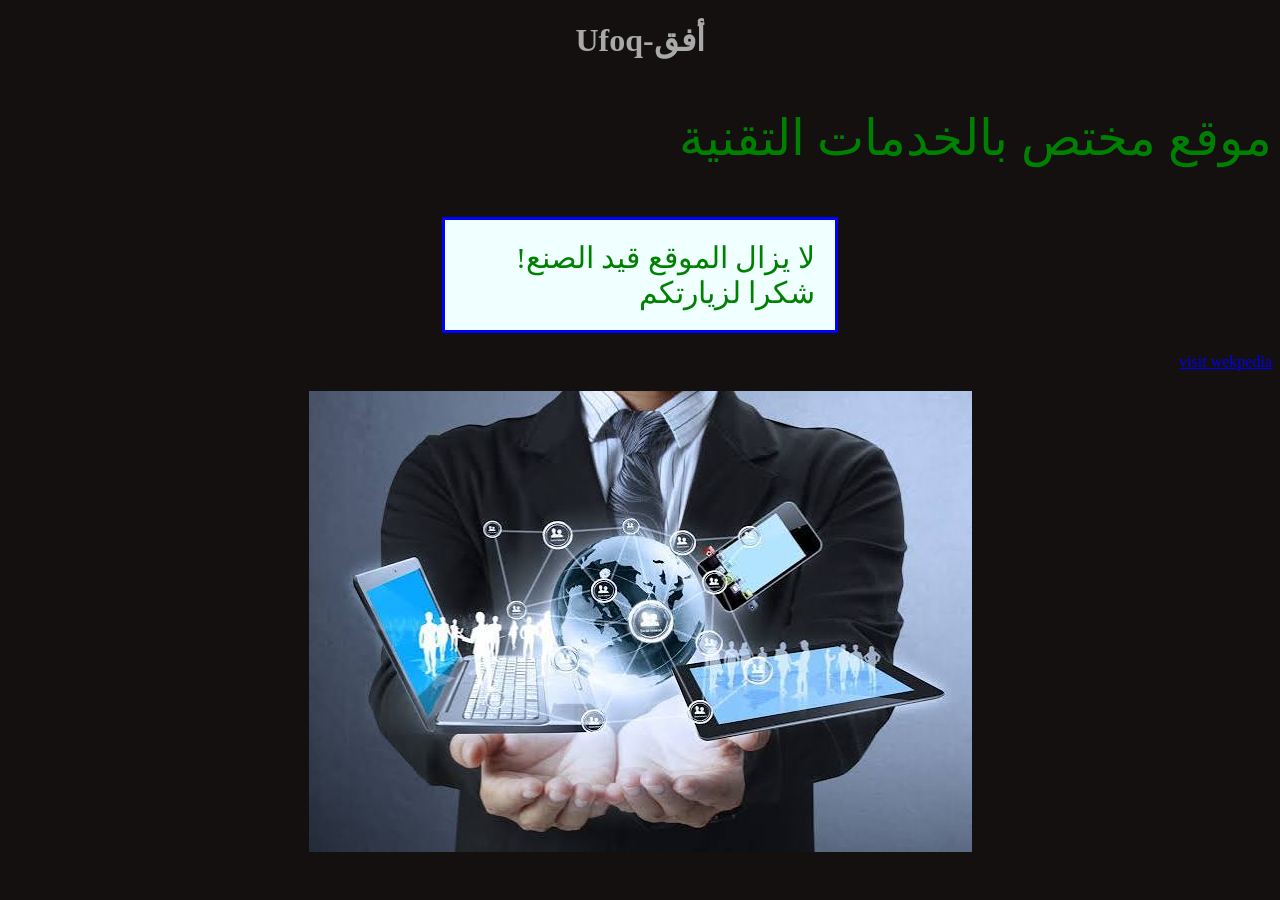
==== index.html @ e1a16f0a "Rename بيبو.html to index.html" ====
<!DOCTYPE html>
<html lang="ar" dir="rtl">
<head> 
  <meta charset="UTF-8">
  <meta name="viewport" content="width=device-width, initial-scale=1.0">
<title>أفق</title>
<style>
  body {
    background-color: rgb(21, 16, 16);
  }
  h1 {color: darkgray;
  text-align: center;}
  p {color: green;
  font-size: 50px;}
</style>
</head>
<body>
<h1>أفق-Ufoq</h1>
<p>موقع مختص بالخدمات التقنية </p>
<p style="border: 3px solid blue;padding: 20px; width: 350px; background-color: azure; font-size: 30px; margin: 20px auto;">لا يزال الموقع قيد الصنع! شكرا لزيارتكم </p>
<a href="https://en.wikipedia.org"> visit wekpedia </a>
<img src="images.jpg" alt="a CPU picture" style="display: block; margin: 20px auto;">
</body>
</html>
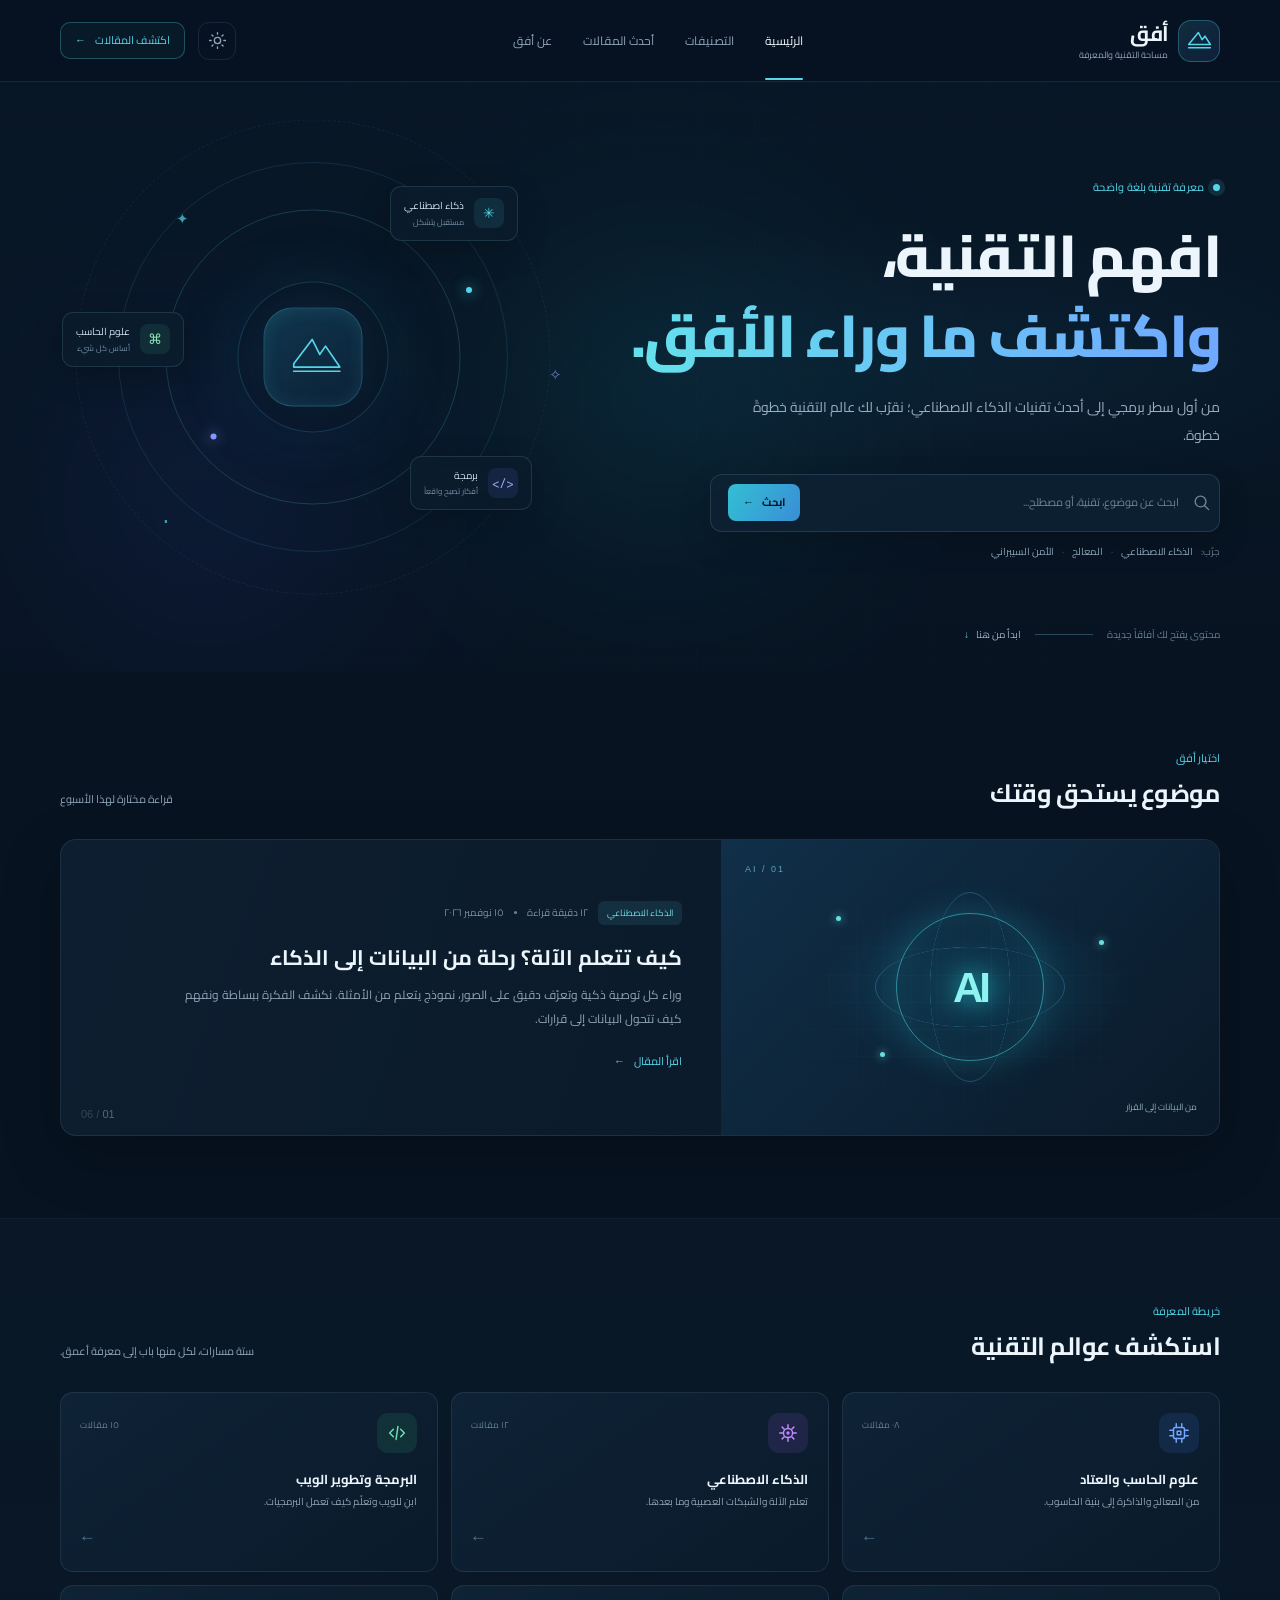
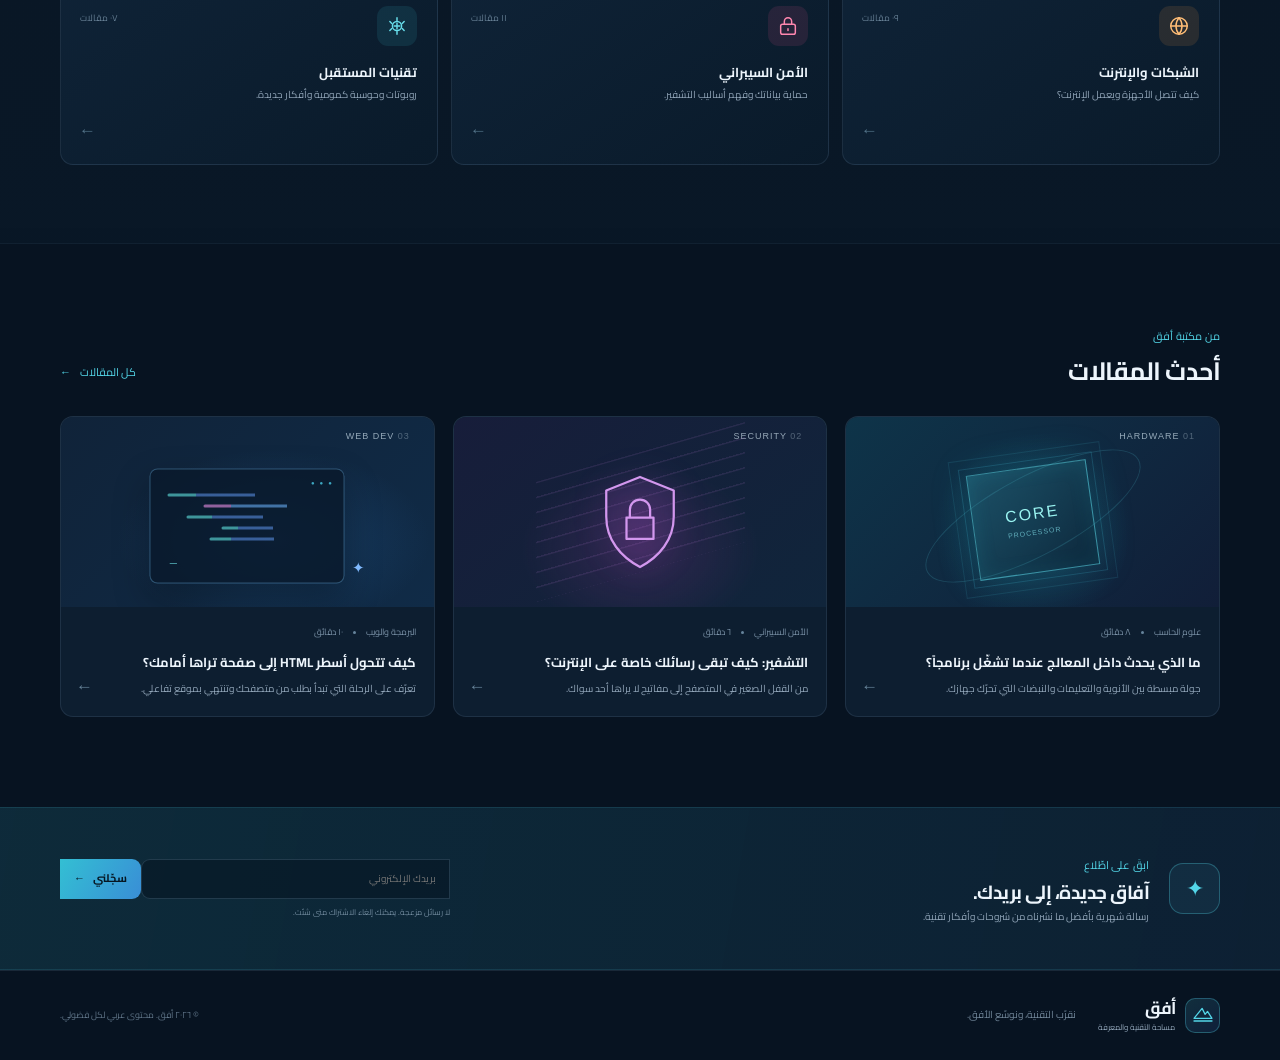
==== commit 2117c077: "Add files via upload" ====
--- a/index.html
+++ b/index.html
@@ -1,24 +1,108 @@
-<!DOCTYPE html>
-<html lang="ar" dir="rtl">
-<head> 
-  <meta charset="UTF-8">
-  <meta name="viewport" content="width=device-width, initial-scale=1.0">
-<title>أفق</title>
-<style>
-  body {
-    background-color: rgb(21, 16, 16);
-  }
-  h1 {color: darkgray;
-  text-align: center;}
-  p {color: green;
-  font-size: 50px;}
-</style>
-</head>
-<body>
-<h1>أفق-Ufoq</h1>
-<p>موقع مختص بالخدمات التقنية </p>
-<p style="border: 3px solid blue;padding: 20px; width: 350px; background-color: azure; font-size: 30px; margin: 20px auto;">لا يزال الموقع قيد الصنع! شكرا لزيارتكم </p>
-<a href="https://en.wikipedia.org"> visit wekpedia </a>
-<img src="images.jpg" alt="a CPU picture" style="display: block; margin: 20px auto;">
-</body>
-</html>
+<!doctype html>
+<html lang="ar" dir="rtl">
+<head>
+  <meta charset="utf-8">
+  <meta name="viewport" content="width=device-width, initial-scale=1">
+  <meta name="theme-color" content="#071321">
+  <meta name="description" content="أفق — مجلة تقنية وموسوعة معرفية تشرح التقنية وعلوم الحاسب بالعربية.">
+  <title>أفق — مساحة التقنية والمعرفة</title>
+  <link rel="preconnect" href="https://fonts.googleapis.com">
+  <link rel="preconnect" href="https://fonts.gstatic.com" crossorigin>
+  <link href="https://fonts.googleapis.com/css2?family=Cairo:wght@400;500;600;700;800&display=swap" rel="stylesheet">
+  <link rel="stylesheet" href="style.css">
+  <script src="script.js" defer></script>
+</head>
+<body>
+  <a class="skip-link" href="#main">انتقل إلى المحتوى</a>
+  <header class="site-header">
+    <div class="container header-inner">
+      <a class="brand" href="#home" aria-label="أفق، الصفحة الرئيسية">
+        <span class="brand-mark" aria-hidden="true"><svg viewBox="0 0 40 40"><path d="M5 25.5 18.5 9l5 10 4-5 7.5 11.5H5Z"/><path d="M5 30h30"/></svg></span>
+        <span class="brand-copy"><strong>أفق</strong><small>مساحة التقنية والمعرفة</small></span>
+      </a>
+      <button class="icon-button menu-toggle" aria-label="فتح القائمة" aria-expanded="false" aria-controls="primary-nav"><span></span><span></span><span></span></button>
+      <nav class="primary-nav" id="primary-nav" aria-label="التنقل الرئيسي">
+        <a class="nav-link active" href="#home">الرئيسية</a>
+        <a class="nav-link" href="#categories">التصنيفات</a>
+        <a class="nav-link" href="#latest">أحدث المقالات</a>
+        <a class="nav-link" href="#about">عن أفق</a>
+      </nav>
+      <div class="header-actions">
+        <button class="icon-button theme-toggle" aria-label="تفعيل الوضع الفاتح" title="تبديل المظهر"><svg viewBox="0 0 24 24" aria-hidden="true"><circle cx="12" cy="12" r="4"/><path d="M12 2v2m0 16v2M4.93 4.93l1.42 1.42m11.3 11.3 1.42 1.42M2 12h2m16 0h2M4.93 19.07l1.42-1.42m11.3-11.3 1.42-1.42"/></svg></button>
+        <a class="button button-small button-outline" href="#latest">اكتشف المقالات <span aria-hidden="true">←</span></a>
+      </div>
+    </div>
+  </header>
+
+  <main id="main">
+    <section class="hero" id="home">
+      <div class="hero-glow glow-one"></div><div class="hero-glow glow-two"></div>
+      <div class="container hero-inner">
+        <div class="hero-copy">
+          <div class="eyebrow"><span class="pulse-dot"></span> معرفة تقنية بلغة واضحة</div>
+          <h1>افهم التقنية،<br><span>واكتشف ما وراء الأفق.</span></h1>
+          <p class="hero-lead">من أول سطر برمجي إلى أحدث تقنيات الذكاء الاصطناعي؛ نقرّب لك عالم التقنية خطوةً خطوة.</p>
+          <form class="search-form" role="search" id="search-form">
+            <svg viewBox="0 0 24 24" aria-hidden="true"><circle cx="10.8" cy="10.8" r="6.8"/><path d="m16 16 5 5"/></svg>
+            <label class="sr-only" for="site-search">ابحث في أفق</label>
+            <input id="site-search" type="search" placeholder="ابحث عن موضوع، تقنية، أو مصطلح..." autocomplete="off">
+            <button type="submit">ابحث <span aria-hidden="true">←</span></button>
+          </form>
+          <p class="search-hint">جرّب: <button class="search-suggestion" data-query="الذكاء الاصطناعي">الذكاء الاصطناعي</button><span>·</span><button class="search-suggestion" data-query="المعالج">المعالج</button><span>·</span><button class="search-suggestion" data-query="الأمن السيبراني">الأمن السيبراني</button></p>
+        </div>
+        <div class="hero-art" aria-label="رسم تجريدي لشبكة تقنية">
+          <div class="orbit orbit-a"></div><div class="orbit orbit-b"></div>
+          <div class="orbit orbit-c"></div>
+          <div class="core"><div class="core-inner"><svg viewBox="0 0 80 80" aria-hidden="true"><path d="M17 48 39 19l9 18 7-10 17 25H17Z"/><path d="M17 57h55"/></svg></div></div>
+          <span class="float-chip chip-ai"><span class="chip-icon">✳</span><span>ذكاء اصطناعي<small>مستقبل يتشكل</small></span></span>
+          <span class="float-chip chip-code"><span class="chip-icon">&lt;/&gt;</span><span>برمجة<small>أفكار تصبح واقعاً</small></span></span>
+          <span class="float-chip chip-data"><span class="chip-icon">⌘</span><span>علوم الحاسب<small>أساس كل شيء</small></span></span>
+          <span class="star star-one">✦</span><span class="star star-two">✧</span><span class="star star-three">·</span>
+        </div>
+        <div class="hero-bottom"><span>محتوى يفتح لك آفاقاً جديدة</span><span class="hero-line"></span><a href="#featured">ابدأ من هنا <span>↓</span></a></div>
+      </div>
+    </section>
+
+    <section class="section featured-section" id="featured">
+      <div class="container">
+        <div class="section-heading"><div><span class="section-kicker">اختيار أفق</span><h2>موضوع يستحق وقتك</h2></div><span class="heading-note">قراءة مختارة لهذا الأسبوع</span></div>
+        <article class="featured-card searchable" data-search="الذكاء الاصطناعي تعلم الآلة الشبكات العصبية كيف تتعلم الآلة؟">
+          <div class="featured-visual"><div class="visual-grid"></div><div class="neural neural-a"></div><div class="neural neural-b"></div><div class="neural neural-c"></div><span class="visual-label">AI / 01</span><div class="visual-orb"><span>AI</span></div><span class="visual-caption">من البيانات إلى القرار</span></div>
+          <div class="featured-content"><div class="article-meta"><span class="tag tag-cyan">الذكاء الاصطناعي</span><span>١٢ دقيقة قراءة</span><span class="meta-dot"></span><span>١٥ نوفمبر ٢٠٢٦</span></div><h3>كيف تتعلم الآلة؟ رحلة من البيانات إلى الذكاء</h3><p>وراء كل توصية ذكية وتعرّف دقيق على الصور، نموذج يتعلم من الأمثلة. نكشف الفكرة ببساطة ونفهم كيف تتحول البيانات إلى قرارات.</p><a class="text-link" href="#latest">اقرأ المقال <span aria-hidden="true">←</span></a></div>
+          <span class="featured-index">01 <span>/ 06</span></span>
+        </article>
+      </div>
+    </section>
+
+    <section class="section categories-section" id="categories">
+      <div class="container">
+        <div class="section-heading"><div><span class="section-kicker">خريطة المعرفة</span><h2>استكشف عوالم التقنية</h2></div><p class="section-description">ستة مسارات، لكل منها باب إلى معرفة أعمق.</p></div>
+        <div class="category-grid">
+          <a class="category-card searchable" href="#latest" data-search="علوم الحاسب العتاد المعالج الذاكرة التخزين"><span class="category-icon icon-blue"><svg viewBox="0 0 24 24"><rect x="6" y="6" width="12" height="12" rx="2"/><path d="M9 2v4m6-4v4M9 18v4m6-4v4M2 9h4m-4 6h4m12-6h4m-4 6h4M10 10h4v4h-4z"/></svg></span><span class="category-count">٠٨ مقالات</span><h3>علوم الحاسب والعتاد</h3><p>من المعالج والذاكرة إلى بنية الحاسوب.</p><span class="card-arrow">←</span></a>
+          <a class="category-card searchable" href="#latest" data-search="الذكاء الاصطناعي تعلم الآلة الشبكات العصبية"><span class="category-icon icon-violet"><svg viewBox="0 0 24 24"><path d="M12 3v3m0 12v3M3 12h3m12 0h3M5.6 5.6l2.1 2.1m8.6 8.6 2.1 2.1m0-12.8-2.1 2.1m-8.6 8.6-2.1 2.1"/><circle cx="12" cy="12" r="5"/><circle cx="12" cy="12" r="1"/></svg></span><span class="category-count">١٢ مقالات</span><h3>الذكاء الاصطناعي</h3><p>تعلم الآلة والشبكات العصبية وما بعدها.</p><span class="card-arrow">←</span></a>
+          <a class="category-card searchable" href="#latest" data-search="البرمجة تطوير الويب HTML CSS JavaScript"><span class="category-icon icon-green"><svg viewBox="0 0 24 24"><path d="m8 8-4 4 4 4m8-8 4 4-4 4m-3-11-2 14"/></svg></span><span class="category-count">١٥ مقالات</span><h3>البرمجة وتطوير الويب</h3><p>ابنِ للويب وتعلّم كيف تعمل البرمجيات.</p><span class="card-arrow">←</span></a>
+          <a class="category-card searchable" href="#latest" data-search="الشبكات الإنترنت IP الخوادم البروتوكولات"><span class="category-icon icon-orange"><svg viewBox="0 0 24 24"><circle cx="12" cy="12" r="9"/><path d="M3 12h18M12 3a14 14 0 0 1 0 18m0-18a14 14 0 0 0 0 18"/></svg></span><span class="category-count">٠٩ مقالات</span><h3>الشبكات والإنترنت</h3><p>كيف تتصل الأجهزة ويعمل الإنترنت؟</p><span class="card-arrow">←</span></a>
+          <a class="category-card searchable" href="#latest" data-search="الأمن السيبراني التشفير حماية البيانات"><span class="category-icon icon-pink"><svg viewBox="0 0 24 24"><rect x="4" y="10" width="16" height="11" rx="2"/><path d="M8 10V7a4 4 0 1 1 8 0v3m-4 5v2"/></svg></span><span class="category-count">١١ مقالات</span><h3>الأمن السيبراني</h3><p>حماية بياناتك وفهم أساليب التشفير.</p><span class="card-arrow">←</span></a>
+          <a class="category-card searchable" href="#latest" data-search="تقنيات المستقبل الروبوتات الحوسبة الكمومية الواقع الافتراضي"><span class="category-icon icon-cyan"><svg viewBox="0 0 24 24"><path d="M12 3v3m0 12v3M4.2 7.2l2.1 2.1m11.4 5.4 2.1 2.1m0-9.6-2.1 2.1m-11.4 5.4-2.1 2.1"/><circle cx="12" cy="12" r="5"/><path d="M9 12h6m-3-3v6"/></svg></span><span class="category-count">٠٧ مقالات</span><h3>تقنيات المستقبل</h3><p>روبوتات وحوسبة كمومية وأفكار جديدة.</p><span class="card-arrow">←</span></a>
+        </div>
+      </div>
+    </section>
+
+    <section class="section latest-section" id="latest">
+      <div class="container">
+        <div class="section-heading"><div><span class="section-kicker">من مكتبة أفق</span><h2>أحدث المقالات</h2></div><a class="text-link all-link" href="#latest">كل المقالات <span aria-hidden="true">←</span></a></div>
+        <div class="results-message" id="results-message" aria-live="polite"></div>
+        <div class="articles-grid" id="articles-grid">
+          <article class="article-card searchable" data-search="المعالج CPU كيف يعمل الحاسوب علوم الحاسب"><a href="#featured" class="article-image art-cpu" aria-label="اقرأ عن المعالج"><span class="art-label">HARDWARE <b>01</b></span><div class="chip-art"><span>CORE</span><small>PROCESSOR</small></div><span class="art-orbit"></span></a><div class="article-body"><div class="article-meta"><span>علوم الحاسب</span><span class="meta-dot"></span><span>٨ دقائق</span></div><h3><a href="#featured">ما الذي يحدث داخل المعالج عندما تشغّل برنامجاً؟</a></h3><p>جولة مبسطة بين الأنوية والتعليمات والنبضات التي تحرّك جهازك.</p><a class="article-more" href="#featured" aria-label="اقرأ المقال">←</a></div></article>
+          <article class="article-card searchable" data-search="الأمن السيبراني التشفير HTTPS كيف تحمي بياناتك"><a href="#featured" class="article-image art-security" aria-label="اقرأ عن التشفير"><span class="art-label">SECURITY <b>02</b></span><div class="shield-art"><svg viewBox="0 0 80 90"><path d="M40 5 70 17v23c0 21-13 36-30 45C23 76 10 61 10 40V17L40 5Z"/><path d="M31 41v-7a9 9 0 0 1 18 0v7m-21 0h24v19H28z"/></svg></div><span class="security-lines"></span></a><div class="article-body"><div class="article-meta"><span>الأمن السيبراني</span><span class="meta-dot"></span><span>٦ دقائق</span></div><h3><a href="#featured">التشفير: كيف تبقى رسائلك خاصة على الإنترنت؟</a></h3><p>من القفل الصغير في المتصفح إلى مفاتيح لا يراها أحد سواك.</p><a class="article-more" href="#featured" aria-label="اقرأ المقال">←</a></div></article>
+          <article class="article-card searchable" data-search="تطوير الويب HTML CSS JavaScript المتصفح"><a href="#featured" class="article-image art-web" aria-label="اقرأ عن الويب"><span class="art-label">WEB DEV <b>03</b></span><div class="browser-art"><span class="browser-dots">● ● ●</span><div class="code-lines"><i></i><i></i><i></i><i></i><i></i></div><span class="browser-cursor">_</span></div><span class="web-spark">✦</span></a><div class="article-body"><div class="article-meta"><span>البرمجة والويب</span><span class="meta-dot"></span><span>١٠ دقائق</span></div><h3><a href="#featured">كيف تتحول أسطر HTML إلى صفحة تراها أمامك؟</a></h3><p>تعرّف على الرحلة التي تبدأ بطلب من متصفحك وتنتهي بموقع تفاعلي.</p><a class="article-more" href="#featured" aria-label="اقرأ المقال">←</a></div></article>
+        </div>
+        <div class="empty-state" id="empty-state" hidden><span>⌕</span><h3>لم نعثر على نتائج</h3><p>جرّب كلمة أخرى مثل «الويب» أو «المعالج».</p><button class="button button-outline" id="clear-search">عرض كل المقالات</button></div>
+      </div>
+    </section>
+
+    <section class="newsletter-section" id="about"><div class="container newsletter-inner"><div class="newsletter-icon">✦</div><div><span class="section-kicker">ابقَ على اطّلاع</span><h2>آفاق جديدة، إلى بريدك.</h2><p>رسالة شهرية بأفضل ما نشرناه من شروحات وأفكار تقنية.</p></div><form class="newsletter-form" id="newsletter-form"><label class="sr-only" for="email">بريدك الإلكتروني</label><input id="email" type="email" placeholder="بريدك الإلكتروني" required><button type="submit">سجّلني <span>←</span></button><small id="newsletter-status" aria-live="polite">لا رسائل مزعجة. يمكنك إلغاء الاشتراك متى شئت.</small></form></div></section>
+  </main>
+  <footer class="site-footer"><div class="container footer-inner"><a class="brand footer-brand" href="#home"><span class="brand-mark" aria-hidden="true"><svg viewBox="0 0 40 40"><path d="M5 25.5 18.5 9l5 10 4-5 7.5 11.5H5Z"/><path d="M5 30h30"/></svg></span><span class="brand-copy"><strong>أفق</strong><small>مساحة التقنية والمعرفة</small></span></a><p>نقرّب التقنية، ونوسّع الأفق.</p><span class="copyright">© ٢٠٢٦ أفق. محتوى عربي لكل فضولي.</span></div></footer>
+</body>
+</html>
--- a/style.css
+++ b/style.css
@@ -0,0 +1,12 @@
+:root{color-scheme:dark;--bg:#071321;--bg-soft:#0b1a2a;--surface:#0d1e30;--surface-2:#10253a;--line:rgba(153,190,218,.12);--text:#edf5fc;--muted:#91a5b8;--cyan:#53d6e8;--cyan-strong:#25bad1;--blue:#4785fa;--font:'Cairo',Tahoma,sans-serif;--shadow:0 20px 60px rgba(0,0,0,.22)}
+*{box-sizing:border-box}html{scroll-behavior:smooth;scroll-padding-top:92px}body{margin:0;background:var(--bg);color:var(--text);font-family:var(--font);font-size:15px;line-height:1.75;transition:background .25s,color .25s}a{color:inherit;text-decoration:none}button,input{font:inherit}button{color:inherit}.container{width:min(1160px,calc(100% - 48px));margin-inline:auto}.sr-only{position:absolute;width:1px;height:1px;padding:0;margin:-1px;overflow:hidden;clip:rect(0,0,0,0);white-space:nowrap;border:0}.skip-link{position:absolute;top:-60px;right:16px;background:var(--cyan);color:#04131d;padding:8px 16px;z-index:20}.skip-link:focus{top:12px}.site-header{height:82px;position:sticky;top:0;z-index:10;background:color-mix(in srgb,var(--bg) 88%,transparent);backdrop-filter:blur(18px);border-bottom:1px solid var(--line)}.header-inner{height:100%;display:flex;align-items:center;justify-content:space-between;gap:30px}.brand{display:flex;align-items:center;gap:10px;flex:none}.brand-mark{width:42px;height:42px;display:grid;place-items:center;border:1px solid rgba(83,214,232,.3);border-radius:13px;background:linear-gradient(145deg,rgba(83,214,232,.14),rgba(71,133,250,.12));color:var(--cyan)}.brand-mark svg{width:29px;fill:none;stroke:currentColor;stroke-width:2.1;stroke-linejoin:round;stroke-linecap:round}.brand-copy{display:flex;flex-direction:column;line-height:1.2}.brand-copy strong{font-size:21px;letter-spacing:-.8px}.brand-copy small{font-size:9px;color:var(--muted);margin-top:4px}.primary-nav{display:flex;align-items:center;gap:31px}.nav-link{font-size:12px;color:var(--muted);transition:color .2s;position:relative}.nav-link:hover,.nav-link.active{color:var(--text)}.nav-link.active:after{content:'';position:absolute;bottom:-29px;right:0;left:0;height:2px;background:var(--cyan);border-radius:2px}.header-actions{display:flex;align-items:center;gap:13px}.icon-button{border:0;background:none;cursor:pointer}.theme-toggle{width:38px;height:38px;display:grid;place-items:center;color:var(--muted);border:1px solid var(--line);border-radius:11px}.theme-toggle:hover{color:var(--cyan);border-color:rgba(83,214,232,.4)}.theme-toggle svg,.search-form>svg{width:19px;height:19px;fill:none;stroke:currentColor;stroke-width:1.7;stroke-linecap:round;stroke-linejoin:round}.button{display:inline-flex;align-items:center;justify-content:center;gap:9px;border-radius:10px;padding:11px 18px;font-size:12px;cursor:pointer;transition:transform .2s,border .2s,background .2s}.button:hover{transform:translateY(-2px)}.button-small{padding:8px 14px;font-size:11px}.button-outline{border:1px solid rgba(83,214,232,.3);color:var(--cyan);background:rgba(83,214,232,.04)}.button-outline:hover{background:rgba(83,214,232,.1)}.menu-toggle{display:none}
+.hero{min-height:590px;position:relative;overflow:hidden;background:radial-gradient(ellipse at 76% 48%,rgba(20,82,117,.18),transparent 35%),linear-gradient(180deg,#081726,var(--bg))}.hero:after{content:'';position:absolute;inset:0;pointer-events:none;opacity:.12;background-image:linear-gradient(rgba(100,158,196,.12) 1px,transparent 1px),linear-gradient(90deg,rgba(100,158,196,.12) 1px,transparent 1px);background-size:58px 58px;mask-image:linear-gradient(90deg,transparent,black 60%,transparent)}.hero-inner{position:relative;min-height:590px;display:flex;align-items:center;z-index:1}.hero-copy{width:55%;position:relative;z-index:2;padding:40px 0 56px}.eyebrow,.section-kicker{font-size:11px;color:var(--cyan);letter-spacing:.15px}.eyebrow{display:flex;align-items:center;gap:9px;margin-bottom:19px}.pulse-dot{width:7px;height:7px;border-radius:50%;background:var(--cyan);box-shadow:0 0 0 5px rgba(83,214,232,.12)}h1,h2,h3,p{margin-top:0}.hero h1{font-size:clamp(37px,5vw,59px);line-height:1.36;letter-spacing:-1.6px;margin:0 0 16px;font-weight:800}.hero h1 span{background:linear-gradient(90deg,#64e1eb,#70a8ff);-webkit-background-clip:text;background-clip:text;color:transparent}.hero-lead{max-width:500px;color:#9baec0;font-size:14px;line-height:2;margin-bottom:25px}.search-form{height:58px;max-width:510px;border:1px solid rgba(137,178,207,.18);background:rgba(14,34,52,.83);border-radius:12px;display:flex;align-items:center;padding:6px 8px 6px 17px;gap:11px;box-shadow:0 12px 32px rgba(0,0,0,.15)}.search-form:focus-within{border-color:rgba(83,214,232,.62);box-shadow:0 0 0 3px rgba(83,214,232,.07)}.search-form>svg{color:#6f879e;flex:none}.search-form input{min-width:0;flex:1;background:none;border:0;outline:0;color:var(--text);font-size:11px}.search-form input::placeholder{color:#708399}.search-form button,.newsletter-form button{border:0;border-radius:8px;padding:9px 15px;background:linear-gradient(120deg,#33bfd3,#398ed6);color:#061621;font-weight:700;font-size:11px;cursor:pointer}.search-form button:hover,.newsletter-form button:hover{filter:brightness(1.12)}.search-form button span{margin-right:6px}.search-hint{display:flex;gap:8px;align-items:center;margin:11px 0 0;color:#60778c;font-size:10px}.search-hint>span{color:#395066}.search-suggestion{border:0;padding:0;background:none;color:#8ca4b8;cursor:pointer;font-size:10px}.search-suggestion:hover{color:var(--cyan)}.hero-art{position:absolute;width:510px;height:480px;left:-2px;top:40px}.orbit{position:absolute;left:50%;top:49%;border:1px solid rgba(71,167,210,.16);border-radius:50%;transform:translate(-50%,-50%)}.orbit-a{width:390px;height:390px}.orbit-b{width:295px;height:295px;border-color:rgba(83,214,232,.2)}.orbit-c{width:475px;height:475px;border-style:dashed;border-color:rgba(75,128,188,.13);animation:spin 55s linear infinite}.orbit-a:before,.orbit-b:after{content:'';position:absolute;width:6px;height:6px;border-radius:50%;background:var(--cyan);box-shadow:0 0 14px var(--cyan);top:32%;right:9%}.orbit-b:after{top:76%;right:83%;background:#829aff;box-shadow:0 0 14px #829aff}.core{position:absolute;left:50%;top:49%;width:151px;height:151px;transform:translate(-50%,-50%);display:grid;place-items:center;border-radius:50%;background:radial-gradient(circle,rgba(32,153,186,.2),rgba(12,41,66,.08) 70%);border:1px solid rgba(83,214,232,.19);box-shadow:0 0 70px rgba(23,153,190,.12)}.core-inner{width:99px;height:99px;border-radius:29px;display:grid;place-items:center;background:linear-gradient(145deg,#10364d,#0b2137);border:1px solid rgba(83,214,232,.24);box-shadow:inset 0 1px 18px rgba(83,214,232,.12),0 10px 35px rgba(0,0,0,.25);color:var(--cyan)}.core-inner svg{width:67px;fill:none;stroke:currentColor;stroke-width:2;stroke-linecap:round;stroke-linejoin:round}.float-chip{position:absolute;display:flex;gap:10px;align-items:center;padding:10px 13px;border:1px solid rgba(118,173,201,.18);background:rgba(11,28,44,.87);backdrop-filter:blur(8px);border-radius:11px;box-shadow:0 10px 32px rgba(0,0,0,.2);font-size:10px;color:#d2e2ef;white-space:nowrap}.float-chip small{display:block;color:#728da4;font-size:8px;margin-top:1px}.chip-icon{width:30px;height:30px;display:grid;place-items:center;border-radius:8px;background:rgba(83,214,232,.1);color:var(--cyan);font-size:14px}.chip-ai{top:64px;right:50px}.chip-code{bottom:92px;right:36px}.chip-data{top:190px;left:4px}.chip-code .chip-icon{color:#99a9ff;background:rgba(115,129,255,.1)}.chip-data .chip-icon{color:#8ee4b2;background:rgba(83,217,155,.1)}.star{position:absolute;color:var(--cyan);opacity:.7}.star-one{top:84px;left:118px}.star-two{top:240px;right:6px;color:#92a2ff}.star-three{bottom:60px;left:105px;font-size:26px}.hero-bottom{position:absolute;bottom:29px;right:0;left:0;display:flex;align-items:center;gap:14px;color:#647d92;font-size:10px}.hero-line{height:1px;width:58px;background:#29485e}.hero-bottom a{color:#9db2c4}.hero-bottom a span{color:var(--cyan);margin-right:5px}.hero-glow{position:absolute;width:340px;height:340px;border-radius:50%;filter:blur(110px);opacity:.1}.glow-one{background:#1ebdd3;right:35%;top:25%}.glow-two{background:#465df4;left:3%;bottom:0}
+.section{padding:78px 0}.featured-section{padding-top:72px;padding-bottom:82px}.section-heading{display:flex;justify-content:space-between;align-items:end;margin-bottom:27px}.section-heading h2,.newsletter-inner h2{font-size:25px;line-height:1.5;margin:4px 0 0;letter-spacing:-.5px}.heading-note,.section-description{font-size:11px;color:var(--muted);margin:0 0 3px}.featured-card{position:relative;display:grid;grid-template-columns:43% 1fr;min-height:295px;border:1px solid var(--line);border-radius:16px;overflow:hidden;background:linear-gradient(110deg,var(--surface),#0b1a29 70%);box-shadow:var(--shadow)}.featured-visual{position:relative;overflow:hidden;min-height:295px;background:radial-gradient(ellipse at 51% 50%,rgba(25,147,176,.22),transparent 42%),linear-gradient(135deg,#102f48,#0a1929)}.visual-grid{position:absolute;inset:0;opacity:.23;background-image:linear-gradient(rgba(80,174,207,.23) 1px,transparent 1px),linear-gradient(90deg,rgba(80,174,207,.23) 1px,transparent 1px);background-size:27px 27px;mask-image:radial-gradient(ellipse,black,transparent 75%)}.visual-orb{position:absolute;width:148px;height:148px;left:50%;top:50%;transform:translate(-50%,-50%);border:1px solid rgba(72,221,228,.55);border-radius:50%;display:grid;place-items:center;box-shadow:0 0 38px rgba(46,207,220,.2),inset 0 0 28px rgba(46,207,220,.1)}.visual-orb:before,.visual-orb:after{content:'';position:absolute;border:1px solid rgba(84,183,224,.3);inset:-22px;border-radius:50%;transform:rotateX(65deg)}.visual-orb:after{transform:rotateY(65deg)}.visual-orb span{font-family:Arial,sans-serif;font-size:42px;font-weight:700;letter-spacing:-4px;color:#8ef2f0;text-shadow:0 0 24px #22b8c2}.visual-label,.visual-caption{position:absolute;font-family:Arial,sans-serif;color:#5aa5ba;font-size:9px;letter-spacing:2px}.visual-label{top:22px;left:24px}.visual-caption{bottom:20px;right:22px;font-family:var(--font);letter-spacing:0;color:#8ba9b9}.neural{position:absolute;width:5px;height:5px;background:#65e0dd;box-shadow:0 0 9px #65e0dd;border-radius:50%}.neural-a{top:26%;left:23%}.neural-b{top:72%;left:32%}.neural-c{top:34%;right:23%}.featured-content{padding:37px 39px;align-self:center}.article-meta{display:flex;align-items:center;gap:10px;color:#7990a5;font-size:10px}.tag{padding:4px 9px;border-radius:6px;font-size:9px}.tag-cyan{color:#6fdee7;background:rgba(83,214,232,.1)}.meta-dot{width:3px;height:3px;border-radius:50%;background:#66849c}.featured-content h3{font-size:21px;line-height:1.65;margin:16px 0 8px;max-width:520px}.featured-content p{font-size:12px;line-height:2;color:var(--muted);max-width:520px;margin-bottom:16px}.text-link{color:var(--cyan);font-size:11px;display:inline-flex;gap:9px;align-items:center}.text-link:hover{color:#a1f5f4}.featured-index{position:absolute;left:20px;bottom:15px;color:#506a80;font:11px Arial,sans-serif}.featured-index span{color:#2f485c}
+.categories-section{background:linear-gradient(180deg,rgba(12,29,46,.42),rgba(10,27,43,.5));border-block:1px solid rgba(130,171,200,.06)}.category-grid{display:grid;grid-template-columns:repeat(3,1fr);gap:13px}.category-card{position:relative;display:block;min-height:180px;padding:20px 20px 18px;border:1px solid var(--line);border-radius:13px;background:linear-gradient(145deg,rgba(16,37,58,.85),rgba(10,27,43,.86));transition:transform .22s,border-color .22s,background .22s}.category-card:hover{transform:translateY(-4px);border-color:rgba(83,214,232,.36);background:linear-gradient(145deg,rgba(20,47,69,.94),rgba(12,31,49,.94))}.category-icon{width:40px;height:40px;display:grid;place-items:center;border-radius:11px;margin-bottom:15px}.category-icon svg{width:22px;height:22px;fill:none;stroke:currentColor;stroke-width:1.6;stroke-linecap:round;stroke-linejoin:round}.icon-blue{color:#72a8ff;background:rgba(71,133,250,.12)}.icon-violet{color:#c08bff;background:rgba(166,102,244,.12)}.icon-green{color:#6ee1b0;background:rgba(56,196,135,.12)}.icon-orange{color:#ffbd76;background:rgba(240,155,70,.12)}.icon-pink{color:#ff87af;background:rgba(226,86,137,.12)}.icon-cyan{color:#67ddea;background:rgba(55,191,206,.12)}.category-count{position:absolute;top:24px;left:19px;font-size:9px;color:#657e93}.category-card h3{font-size:13px;margin:0 0 3px}.category-card p{font-size:10px;color:var(--muted);margin:0;line-height:1.8}.card-arrow{position:absolute;bottom:18px;left:18px;color:#527287;font-size:17px;transition:transform .2s,color .2s}.category-card:hover .card-arrow{color:var(--cyan);transform:translateX(-3px)}
+.latest-section{padding-bottom:90px}.all-link{margin-bottom:7px}.articles-grid{display:grid;grid-template-columns:repeat(3,1fr);gap:18px}.article-card{overflow:hidden;border:1px solid var(--line);border-radius:13px;background:var(--surface);transition:transform .22s,border-color .22s}.article-card:hover{transform:translateY(-4px);border-color:rgba(83,214,232,.3)}.article-image{height:190px;position:relative;display:block;overflow:hidden}.art-label{position:absolute;top:14px;right:16px;color:rgba(220,238,249,.65);font:9px Arial,sans-serif;letter-spacing:1px}.art-label b{color:rgba(220,238,249,.32);margin-right:8px;font-weight:400}.art-cpu{background:radial-gradient(circle at 50% 60%,rgba(27,163,182,.22),transparent 45%),linear-gradient(135deg,#0e3449,#111e38)}.chip-art{position:absolute;left:50%;top:54%;transform:translate(-50%,-50%) rotate(-8deg);width:121px;height:106px;border:1px solid rgba(86,208,224,.56);background:linear-gradient(140deg,rgba(31,88,110,.8),rgba(12,38,58,.93));box-shadow:0 0 40px rgba(31,194,210,.17),inset 0 0 20px rgba(33,192,206,.13);display:flex;flex-direction:column;justify-content:center;align-items:center;color:#9af4f1;font:16px Arial,sans-serif;letter-spacing:2px}.chip-art:before,.chip-art:after{content:'';position:absolute;inset:-8px;border:1px solid rgba(67,184,207,.22);z-index:-1}.chip-art:after{inset:-17px;opacity:.6}.chip-art small{font-size:7px;margin-top:6px;color:#61aebc;letter-spacing:1px}.art-orbit{position:absolute;width:240px;height:80px;border:1px solid rgba(86,204,220,.18);border-radius:50%;left:50%;top:52%;transform:translate(-50%,-50%) rotate(-28deg)}.art-security{background:radial-gradient(ellipse at 50% 70%,rgba(116,49,128,.31),transparent 45%),linear-gradient(140deg,#171d3a,#10253b)}.shield-art{position:absolute;width:90px;height:102px;left:50%;top:55%;transform:translate(-50%,-50%);color:#d397ee;filter:drop-shadow(0 0 16px rgba(177,90,223,.35))}.shield-art svg{width:100%;height:100%;fill:rgba(137,72,170,.13);stroke:currentColor;stroke-width:2;stroke-linejoin:round;stroke-linecap:round}.security-lines{position:absolute;inset:35px 22%;background:repeating-linear-gradient(0deg,transparent 0 13px,rgba(192,124,218,.12) 14px 15px);transform:skewY(-16deg)}.art-web{background:radial-gradient(ellipse at 57% 65%,rgba(43,118,192,.28),transparent 52%),linear-gradient(135deg,#102339,#102b47)}.browser-art{position:absolute;left:50%;top:57%;transform:translate(-50%,-50%);width:195px;height:115px;border:1px solid rgba(108,179,231,.36);border-radius:8px;background:rgba(10,26,44,.87);box-shadow:0 15px 36px rgba(0,0,0,.3);padding:24px 17px 12px}.browser-dots{position:absolute;top:8px;right:10px;font-size:6px;letter-spacing:2px;color:#3da7c1}.code-lines{display:flex;flex-direction:column;gap:8px}.code-lines i{height:3px;border-radius:2px;background:linear-gradient(90deg,#59d3d1 0 18%,#5081ce 18% 55%,transparent 55%);opacity:.66}.code-lines i:nth-child(2){width:70%;margin-right:12px;background:linear-gradient(90deg,#d685d6 0 25%,#5e9ee0 25% 75%,transparent 75%)}.code-lines i:nth-child(3){width:88%}.code-lines i:nth-child(4){width:59%;margin-right:12px}.code-lines i:nth-child(5){width:74%}.browser-cursor{position:absolute;left:19px;bottom:17px;color:#6adee2;font:12px monospace;animation:blink 1s steps(2) infinite}.web-spark{position:absolute;bottom:26px;right:calc(50% - 118px);color:#80baff}.article-body{padding:17px 18px 18px;position:relative}.article-body .article-meta{font-size:9px}.article-body h3{font-size:13px;line-height:1.8;margin:11px 0 5px;padding-left:7px}.article-body h3 a:hover{color:var(--cyan)}.article-body p{font-size:10px;line-height:1.9;color:var(--muted);margin:0;padding-left:8px}.article-more{position:absolute;left:15px;bottom:15px;color:#668398;font-size:17px}.article-more:hover{color:var(--cyan)}.results-message{font-size:11px;color:var(--cyan);min-height:0}.results-message:not(:empty){margin:-14px 0 17px}.empty-state{text-align:center;padding:48px 15px;color:var(--muted)}.empty-state>span{font-size:34px;color:var(--cyan)}.empty-state h3{color:var(--text);font-size:16px;margin:8px 0}.empty-state p{font-size:12px}.empty-state .button{margin-top:5px}
+.newsletter-section{padding:43px 0;background:linear-gradient(100deg,rgba(17,57,73,.62),rgba(14,36,56,.78));border-block:1px solid rgba(83,214,232,.12)}.newsletter-inner{display:flex;align-items:center;gap:20px}.newsletter-icon{width:51px;height:51px;border:1px solid rgba(83,214,232,.3);color:var(--cyan);display:grid;place-items:center;border-radius:14px;background:rgba(83,214,232,.07);font-size:22px;flex:none}.newsletter-inner h2{font-size:19px;margin:0 0 2px}.newsletter-inner p{font-size:10px;color:var(--muted);margin:0}.newsletter-form{margin-right:auto;width:min(390px,42%);display:flex;position:relative;padding-bottom:19px}.newsletter-form input{min-width:0;flex:1;border:1px solid rgba(137,178,207,.2);background:rgba(5,18,30,.48);border-radius:9px 0 0 9px;color:var(--text);padding:10px 13px;font-size:10px;outline:0}.newsletter-form input:focus{border-color:rgba(83,214,232,.6)}.newsletter-form button{border-radius:0 9px 9px 0;padding:9px 14px;white-space:nowrap}.newsletter-form button span{margin-right:6px}.newsletter-form small{position:absolute;bottom:-2px;right:0;font-size:8px;color:#70899c}.site-footer{padding:27px 0;border-top:1px solid var(--line)}.footer-inner{display:flex;align-items:center;gap:22px}.footer-brand .brand-mark{width:35px;height:35px;border-radius:10px}.footer-brand .brand-mark svg{width:24px}.footer-brand .brand-copy strong{font-size:17px}.footer-brand .brand-copy small{font-size:8px}.footer-inner>p{font-size:10px;color:#72879a;margin:0}.copyright{font-size:9px;color:#5f7487;margin-right:auto}
+body.light{color-scheme:light;--bg:#f4f8fb;--bg-soft:#edf4f8;--surface:#fff;--surface-2:#f5fafc;--line:rgba(31,67,91,.13);--text:#172a3b;--muted:#607487;--shadow:0 18px 50px rgba(28,63,86,.09)}body.light .site-header{background:rgba(247,250,252,.9)}body.light .hero{background:radial-gradient(ellipse at 76% 48%,rgba(56,181,205,.11),transparent 35%),linear-gradient(180deg,#eef7fa,var(--bg))}body.light .hero:after{opacity:.06}body.light .hero-lead{color:#536a7e}body.light .search-form{background:#fff;border-color:rgba(52,97,126,.2)}body.light .search-form input{color:var(--text)}body.light .search-hint{color:#708596}body.light .search-suggestion{color:#536d81}body.light .float-chip{background:rgba(255,255,255,.9);color:#234054;box-shadow:0 10px 32px rgba(28,63,86,.12)}body.light .float-chip small{color:#6b8497}body.light .featured-card{background:#fff}body.light .featured-visual{background:radial-gradient(ellipse at 51% 50%,rgba(25,147,176,.18),transparent 42%),linear-gradient(135deg,#e5f3f7,#e9f0fa)}body.light .category-card{background:linear-gradient(145deg,#fff,#f7fbfd)}body.light .category-card:hover{background:#fff}body.light .categories-section{background:#edf4f7}body.light .article-image{filter:saturate(.88)}body.light .newsletter-section{background:linear-gradient(100deg,#e3f2f5,#eaf1f8)}body.light .newsletter-form input{background:#fff;border-color:rgba(52,97,126,.2);color:var(--text)}
+@keyframes spin{to{transform:translate(-50%,-50%) rotate(360deg)}}@keyframes blink{50%{opacity:0}}@media(prefers-reduced-motion:reduce){*,*:before,*:after{scroll-behavior:auto!important;animation-duration:.01ms!important;animation-iteration-count:1!important;transition-duration:.01ms!important}}
+@media(max-width:900px){.primary-nav{gap:19px}.hero-art{left:-75px;opacity:.8;transform:scale(.9)}.hero-copy{width:61%}.header-actions .button{display:none}.featured-content{padding:27px}.featured-content h3{font-size:18px}.category-grid{gap:10px}.category-card{padding:17px;min-height:175px}}
+@media(max-width:700px){.container{width:min(100% - 36px,540px)}.site-header{height:70px}.header-inner{gap:12px}.menu-toggle{display:flex;width:38px;height:38px;flex-direction:column;justify-content:center;align-items:center;gap:5px;border:1px solid var(--line);border-radius:10px;order:3}.menu-toggle span{width:16px;height:1.5px;border-radius:2px;background:var(--muted);transition:transform .2s,opacity .2s}.menu-toggle[aria-expanded=true] span:first-child{transform:translateY(6.5px) rotate(45deg)}.menu-toggle[aria-expanded=true] span:nth-child(2){opacity:0}.menu-toggle[aria-expanded=true] span:last-child{transform:translateY(-6.5px) rotate(-45deg)}.brand{margin-left:auto}.header-actions{margin-right:auto}.theme-toggle{width:36px;height:36px}.primary-nav{display:none;position:absolute;top:69px;right:0;left:0;padding:12px 20px 17px;background:var(--bg-soft);border-bottom:1px solid var(--line);flex-direction:column;align-items:stretch;gap:0;box-shadow:0 12px 20px rgba(0,0,0,.12)}.primary-nav.open{display:flex}.nav-link{padding:9px 8px}.nav-link.active:after{display:none}.hero,.hero-inner{min-height:660px}.hero-inner{align-items:flex-start}.hero-copy{width:100%;padding:46px 0 0}.hero h1{font-size:41px;line-height:1.42}.hero-lead{max-width:450px;font-size:12px}.hero-art{width:400px;height:365px;left:50%;top:300px;transform:translateX(-50%) scale(.78);opacity:.83;transform-origin:top center}.hero-bottom{bottom:19px}.search-form{height:54px}.search-form input{font-size:10px}.section{padding:58px 0}.featured-section{padding:55px 0 62px}.section-heading{align-items:flex-start;gap:10px}.section-heading h2{font-size:21px}.heading-note,.section-description{max-width:150px;text-align:left;font-size:9px;padding-top:13px}.featured-card{grid-template-columns:1fr}.featured-visual{min-height:210px}.featured-content{padding:23px 21px 27px}.featured-content h3{font-size:17px;margin-top:12px}.featured-content p{font-size:11px}.featured-index{bottom:220px}.category-grid{grid-template-columns:repeat(2,1fr);gap:10px}.category-card{min-height:171px;padding:15px}.category-icon{width:36px;height:36px;margin-bottom:11px}.category-card h3{font-size:11px}.category-card p{font-size:9px}.category-count{top:17px;left:12px;font-size:8px}.card-arrow{bottom:11px;left:12px}.articles-grid{grid-template-columns:1fr;gap:12px}.article-card{display:grid;grid-template-columns:40% 1fr;min-height:160px}.article-image{height:100%;min-height:160px}.article-body{padding:16px 13px 15px}.article-body h3{font-size:11px;line-height:1.75;padding-left:0;margin-top:9px}.article-body p{font-size:9px;padding-left:0;line-height:1.8}.article-body .article-meta{gap:6px;font-size:8px}.article-more{left:11px;bottom:8px;font-size:15px}.art-label{font-size:7px;right:9px;top:10px}.art-label b{margin-right:4px}.chip-art{width:86px;height:78px}.browser-art{width:140px;height:94px;padding:22px 12px 10px}.shield-art{width:65px;height:76px}.newsletter-inner{display:grid;grid-template-columns:48px 1fr;gap:12px}.newsletter-icon{width:45px;height:45px;grid-row:span 2}.newsletter-inner h2{font-size:16px}.newsletter-form{grid-column:1/-1;width:100%;margin:6px 0 0}.newsletter-section{padding:30px 0}.footer-inner{flex-wrap:wrap;gap:12px}.footer-inner>p{font-size:9px}.copyright{width:100%;margin-right:0;padding-top:8px;border-top:1px solid var(--line)}}
+@media(max-width:380px){.container{width:calc(100% - 28px)}.hero h1{font-size:35px}.hero-art{transform:translateX(-50%) scale(.69);top:320px}.hero,.hero-inner{min-height:640px}.category-grid{gap:8px}.category-card{min-height:175px}.article-card{grid-template-columns:37% 1fr}.article-body p{max-height:33px;overflow:hidden}}
